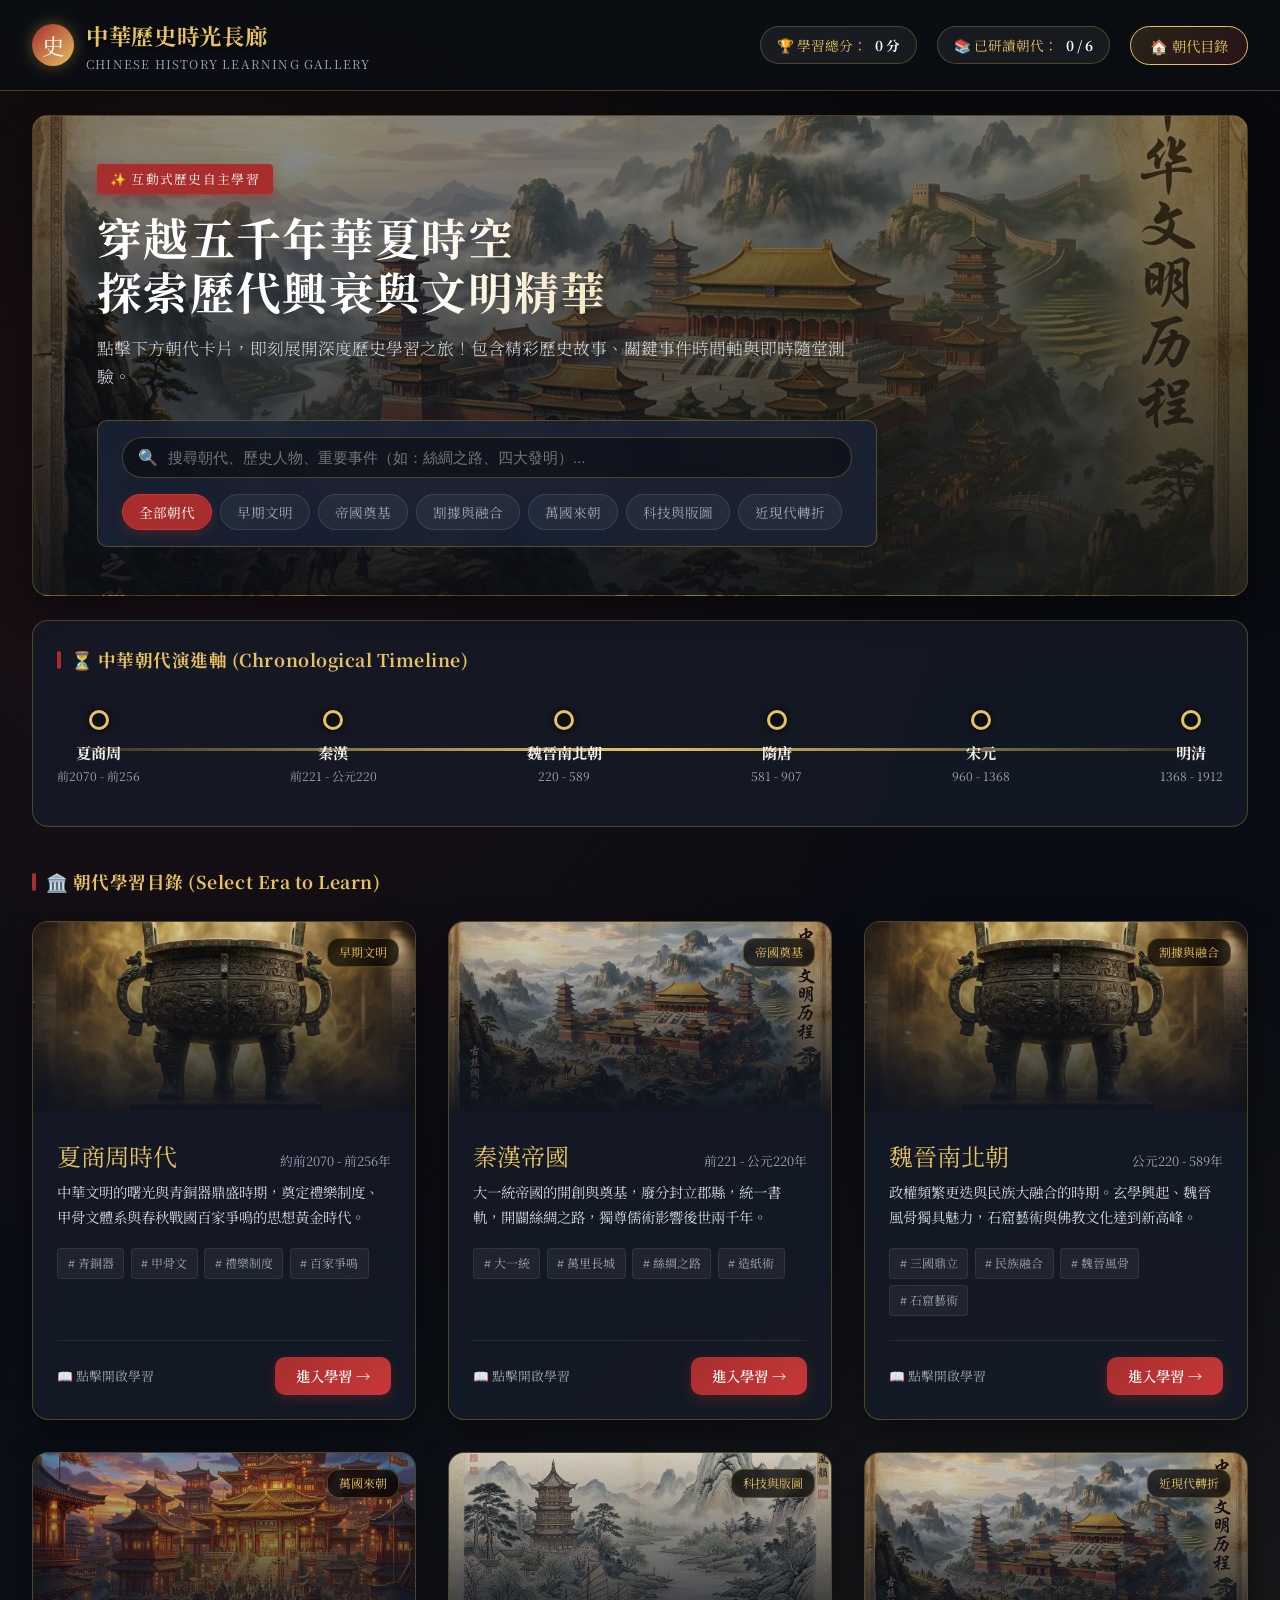
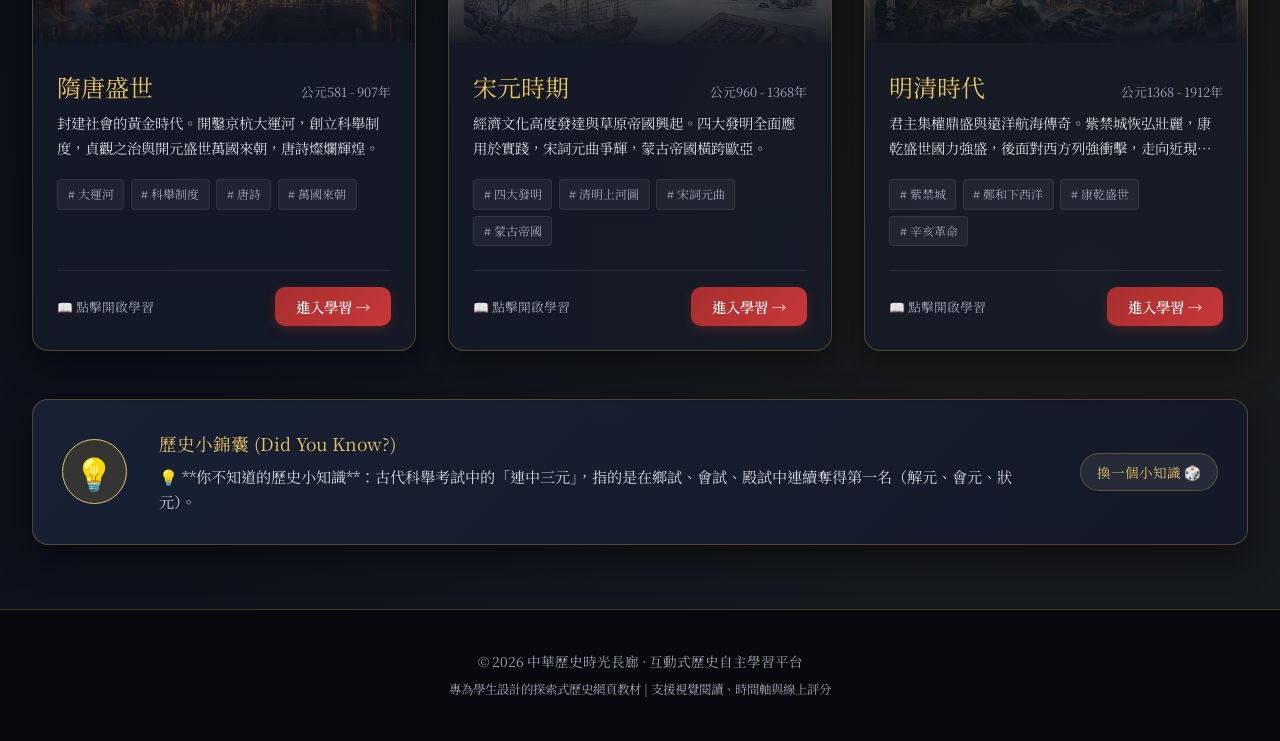
==== index.html @ 0840c183 "Initial commit: 中華歷史互動學習網頁 (History Learning Website)" ====
<!DOCTYPE html>
<html lang="zh-TW">
<head>
  <meta charset="UTF-8">
  <meta name="viewport" content="width=device-width, initial-scale=1.0">
  <title>中華歷史時光長廊 - 互動式朝代學習平台</title>
  <meta name="description" content="專為學生打造的中華歷史互動學習網頁，涵蓋夏商周、秦漢、魏晉南北朝、隋唐、宋元與明清各朝代歷史概覽、重要事件時間軸、關鍵人物故事與課後測驗。">
  <link rel="stylesheet" href="styles.css">
</head>
<body>

  <!-- 頂部導覽列 (App Header) -->
  <header class="app-header">
    <div class="logo-area" onclick="backToCatalog()">
      <div class="logo-badge">史</div>
      <div class="logo-text">
        <h1>中華歷史時光長廊</h1>
        <p>CHINESE HISTORY LEARNING GALLERY</p>
      </div>
    </div>
    
    <div class="nav-controls">
      <div class="progress-pill">
        🏆 學習總分：<span id="total-score">0 分</span>
      </div>
      <div class="progress-pill">
        📚 已研讀朝代：<span id="completed-count">0 / 6</span>
      </div>
      <button class="btn-catalog-back" id="btn-back-catalog" onclick="backToCatalog()">
        🏠 朝代目錄
      </button>
    </div>
  </header>

  <!-- 目錄頁面 (Catalog View) -->
  <main id="catalog-view">
    
    <!-- Hero 主視覺 Banner -->
    <section class="hero-banner">
      <div class="hero-overlay"></div>
      <div class="hero-content">
        <span class="hero-tag">✨ 互動式歷史自主學習</span>
        <h2 class="hero-title">穿越五千年華夏時空<br>探索歷代興衰與文明精華</h2>
        <p class="hero-subtitle">點擊下方朝代卡片，即刻展開深度歷史學習之旅！包含精彩歷史故事、關鍵事件時間軸與即時隨堂測驗。</p>

        <!-- 搜尋與過濾 Bar -->
        <div class="filter-bar">
          <div class="search-box">
            <span class="search-icon">🔍</span>
            <input type="text" id="search-input" placeholder="搜尋朝代、歷史人物、重要事件（如：絲綢之路、四大發明）...">
          </div>
          <div class="filter-tags">
            <button class="filter-btn active" data-filter="all">全部朝代</button>
            <button class="filter-btn" data-filter="早期文明">早期文明</button>
            <button class="filter-btn" data-filter="帝國奠基">帝國奠基</button>
            <button class="filter-btn" data-filter="割據與融合">割據與融合</button>
            <button class="filter-btn" data-filter="萬國來朝">萬國來朝</button>
            <button class="filter-btn" data-filter="科技與版圖">科技與版圖</button>
            <button class="filter-btn" data-filter="近現代轉折">近現代轉折</button>
          </div>
        </div>

      </div>
    </section>

    <!-- 朝代時間軸快速導覽 Track -->
    <section class="timeline-track-container">
      <h3 class="section-label">⏳ 中華朝代演進軸 (Chronological Timeline)</h3>
      <div class="timeline-nav">
        <div class="timeline-node" data-dynasty="shang-zhou" onclick="openDynastyView('shang-zhou')">
          <div class="node-dot"></div>
          <span class="node-label">夏商周</span>
          <span class="node-years">前2070 - 前256</span>
        </div>
        <div class="timeline-node" data-dynasty="qin-han" onclick="openDynastyView('qin-han')">
          <div class="node-dot"></div>
          <span class="node-label">秦漢</span>
          <span class="node-years">前221 - 公元220</span>
        </div>
        <div class="timeline-node" data-dynasty="wei-jin" onclick="openDynastyView('wei-jin')">
          <div class="node-dot"></div>
          <span class="node-label">魏晉南北朝</span>
          <span class="node-years">220 - 589</span>
        </div>
        <div class="timeline-node" data-dynasty="sui-tang" onclick="openDynastyView('sui-tang')">
          <div class="node-dot"></div>
          <span class="node-label">隋唐</span>
          <span class="node-years">581 - 907</span>
        </div>
        <div class="timeline-node" data-dynasty="song-yuan" onclick="openDynastyView('song-yuan')">
          <div class="node-dot"></div>
          <span class="node-label">宋元</span>
          <span class="node-years">960 - 1368</span>
        </div>
        <div class="timeline-node" data-dynasty="ming-qing" onclick="openDynastyView('ming-qing')">
          <div class="node-dot"></div>
          <span class="node-label">明清</span>
          <span class="node-years">1368 - 1912</span>
        </div>
      </div>
    </section>

    <!-- 朝代卡片目錄區 (Catalog Grid) -->
    <section class="catalog-section">
      <h3 class="section-label">🏛️ 朝代學習目錄 (Select Era to Learn)</h3>
      <div class="dynasty-grid" id="dynasty-grid">
        <!-- 由 script.js 動態渲染朝代卡片 -->
      </div>
    </section>

    <!-- 歷史每日小知識 Flashcard Widget -->
    <section class="trivia-widget">
      <div class="trivia-icon">💡</div>
      <div class="trivia-content">
        <div class="trivia-title">歷史小錦囊 (Did You Know?)</div>
        <div class="trivia-text" id="trivia-text">
          秦始皇統一文字時所採用的標準字體是「小篆」，後來為了書寫快速，民間逐漸流行更簡便的「隸書」。
        </div>
      </div>
      <button class="btn-next-trivia" id="btn-next-trivia">換一個小知識 🎲</button>
    </section>

  </main>

  <!-- 朝代深度學習頁面 (Dynasty Detail View) -->
  <main id="dynasty-detail-view" class="dynasty-view-page">
    
    <!-- 麵包屑導覽 -->
    <nav class="breadcrumb">
      <a onclick="backToCatalog()">首頁</a>
      <span>/</span>
      <a onclick="backToCatalog()">朝代目錄</a>
      <span>/</span>
      <span id="detail-breadcrumb-current" style="color: var(--primary-gold);">朝代名稱</span>
    </nav>

    <!-- 朝代 Header Banner -->
    <div class="dynasty-header-card" id="dynasty-header-bg">
      <div class="header-content-inner">
        <h2 class="dynasty-title-lg" id="detail-title">朝代名稱</h2>
        <p class="dynasty-subtitle-lg" id="detail-subtitle">年份與首都資訊</p>
      </div>
    </div>

    <!-- 學習 Tab 導覽頁籤 -->
    <div class="detail-tabs-bar">
      <button class="tab-btn active" data-tab="overview">📜 歷史概覽</button>
      <button class="tab-btn" data-tab="timeline">⏳ 重大事件時間軸</button>
      <button class="tab-btn" data-tab="figures">👤 關鍵歷史人物</button>
      <button class="tab-btn" data-tab="quiz">✍️ 課後隨堂小考</button>
    </div>

    <!-- 各 Tab 內容面板 -->
    <div class="tab-content-container">
      
      <!-- 概覽面板 -->
      <div class="tab-panel active" id="panel-overview"></div>

      <!-- 時間軸面板 -->
      <div class="tab-panel" id="panel-timeline"></div>

      <!-- 人物面板 -->
      <div class="tab-panel" id="panel-figures"></div>

      <!-- 課後小考面板 -->
      <div class="tab-panel" id="panel-quiz"></div>

    </div>

  </main>

  <!-- 頁尾 Footer -->
  <footer>
    <p>© 2026 中華歷史時光長廊 · 互動式歷史自主學習平台</p>
    <p style="margin-top: 0.4rem; color: var(--text-muted); font-size: 0.78rem;">專為學生設計的探索式歷史網頁教材 | 支援視覺閱讀、時間軸與線上評分</p>
  </footer>

  <script src="script.js"></script>
</body>
</html>
---- styles.css ----
/* ==========================================================================
   中華歷史時光長廊 - 核心樣式表 (styles.css)
   Aesthetic: Traditional Oriental Elegance x Modern Glassmorphism
   ========================================================================== */

@import url('https://fonts.googleapis.com/css2?family=Noto+Serif+TC:wght@400;600;700;900&family=Outfit:wght@400;600;700&display=swap');

:root {
  /* Core Color Palette */
  --bg-dark: #0B0E14;
  --bg-card: rgba(22, 28, 42, 0.75);
  --bg-card-hover: rgba(32, 41, 62, 0.9);
  --border-gold: rgba(212, 175, 55, 0.3);
  --border-gold-bright: #D4AF37;
  
  --primary-gold: #E6C262;
  --accent-gold: #FFD700;
  --crimson-red: #A82E2E;
  --crimson-light: #C83838;
  --jade-green: #2E8B57;
  --ink-blue: #1A2338;
  --text-main: #F4F1EA;
  --text-muted: #A0A5B5;
  --text-sub: #D1D5DB;
  
  --shadow-glow: 0 0 25px rgba(212, 175, 55, 0.15);
  --shadow-card: 0 12px 35px rgba(0, 0, 0, 0.45);
  
  --transition-fast: 0.25s ease;
  --transition-smooth: 0.4s cubic-bezier(0.16, 1, 0.3, 1);
  --radius-lg: 16px;
  --radius-md: 10px;
  --radius-sm: 6px;
}

/* Reset & Basic Setup */
* {
  margin: 0;
  padding: 0;
  box-sizing: border-box;
}

html {
  scroll-behavior: smooth;
  font-size: 16px;
}

body {
  font-family: 'Noto Serif TC', 'PingFang TC', 'Microsoft JhengHei', serif;
  background-color: var(--bg-dark);
  color: var(--text-main);
  line-height: 1.7;
  min-height: 100vh;
  overflow-x: hidden;
  background-image: 
    radial-gradient(circle at 15% 20%, rgba(168, 46, 46, 0.12) 0%, transparent 40%),
    radial-gradient(circle at 85% 80%, rgba(212, 175, 55, 0.08) 0%, transparent 45%),
    linear-gradient(to bottom, #07090D, #0D121D);
}

/* Typography */
h1, h2, h3, h4, .serif-font {
  font-family: 'Noto Serif TC', serif;
  font-weight: 700;
  letter-spacing: 0.03em;
}

a {
  color: inherit;
  text-decoration: none;
}

button {
  cursor: pointer;
  border: none;
  background: none;
  font-family: inherit;
}

/* Main Container Layout */
.app-header {
  position: sticky;
  top: 0;
  z-index: 100;
  background: rgba(11, 14, 20, 0.88);
  backdrop-filter: blur(16px);
  border-bottom: 1px solid var(--border-gold);
  padding: 1rem 2rem;
  display: flex;
  justify-content: space-between;
  align-items: center;
}

.logo-area {
  display: flex;
  align-items: center;
  gap: 0.75rem;
  cursor: pointer;
}

.logo-badge {
  width: 42px;
  height: 42px;
  background: linear-gradient(135deg, var(--crimson-red), var(--primary-gold));
  border-radius: 50%;
  display: flex;
  align-items: center;
  justify-content: center;
  font-size: 1.4rem;
  color: #FFF;
  box-shadow: 0 0 15px rgba(212, 175, 55, 0.4);
}

.logo-text h1 {
  font-size: 1.4rem;
  color: var(--primary-gold);
  text-shadow: 0 2px 4px rgba(0, 0, 0, 0.8);
}

.logo-text p {
  font-size: 0.75rem;
  color: var(--text-muted);
  letter-spacing: 0.1em;
}

.nav-controls {
  display: flex;
  align-items: center;
  gap: 1.25rem;
}

.progress-pill {
  background: rgba(255, 255, 255, 0.06);
  border: 1px solid var(--border-gold);
  padding: 0.4rem 1rem;
  border-radius: 30px;
  font-size: 0.85rem;
  display: flex;
  align-items: center;
  gap: 0.5rem;
  color: var(--primary-gold);
}

.progress-pill span {
  font-weight: bold;
  color: #FFF;
}

.btn-catalog-back {
  background: linear-gradient(135deg, rgba(212, 175, 55, 0.15), rgba(168, 46, 46, 0.2));
  border: 1px solid var(--primary-gold);
  color: var(--primary-gold);
  padding: 0.5rem 1.2rem;
  border-radius: 20px;
  font-size: 0.9rem;
  transition: var(--transition-fast);
  display: flex;
  align-items: center;
  gap: 0.4rem;
}

.btn-catalog-back:hover {
  background: var(--primary-gold);
  color: #000;
  box-shadow: 0 0 15px rgba(212, 175, 55, 0.5);
}

/* Hero Section */
.hero-banner {
  position: relative;
  min-height: 340px;
  border-radius: var(--radius-lg);
  margin: 1.5rem 2rem;
  overflow: hidden;
  display: flex;
  flex-direction: column;
  justify-content: center;
  padding: 3rem 4rem;
  border: 1px solid var(--border-gold);
  box-shadow: var(--shadow-card);
  background: linear-gradient(180deg, rgba(11, 14, 20, 0.45) 0%, rgba(11, 14, 20, 0.92) 100%),
              url('assets/hero.jpg') center/cover no-repeat;
}

.hero-overlay {
  position: absolute;
  top: 0;
  left: 0;
  right: 0;
  bottom: 0;
  background: radial-gradient(circle at top right, rgba(212, 175, 55, 0.15), transparent 60%);
  pointer-events: none;
}

.hero-content {
  position: relative;
  z-index: 2;
  max-width: 780px;
}

.hero-tag {
  display: inline-block;
  background: var(--crimson-red);
  color: #FFF;
  font-size: 0.8rem;
  padding: 0.25rem 0.8rem;
  border-radius: 4px;
  margin-bottom: 1rem;
  letter-spacing: 0.1em;
  box-shadow: 0 4px 10px rgba(168, 46, 46, 0.4);
}

.hero-title {
  font-size: 2.8rem;
  line-height: 1.2;
  color: #FFF;
  margin-bottom: 1rem;
  background: linear-gradient(to right, #FFF 40%, var(--primary-gold) 100%);
  -webkit-background-clip: text;
  -webkit-text-fill-color: transparent;
}

.hero-subtitle {
  font-size: 1.05rem;
  color: var(--text-sub);
  margin-bottom: 1.8rem;
  font-weight: 300;
}

/* Search and Filter Controls */
.filter-bar {
  position: relative;
  z-index: 2;
  display: flex;
  flex-wrap: wrap;
  gap: 1rem;
  align-items: center;
  background: rgba(26, 35, 56, 0.8);
  backdrop-filter: blur(12px);
  padding: 1rem 1.5rem;
  border-radius: var(--radius-md);
  border: 1px solid var(--border-gold);
}

.search-box {
  flex: 1;
  min-width: 250px;
  position: relative;
}

.search-box input {
  width: 100%;
  padding: 0.7rem 1rem 0.7rem 2.8rem;
  background: rgba(0, 0, 0, 0.4);
  border: 1px solid var(--border-gold);
  border-radius: 20px;
  color: #FFF;
  font-size: 0.95rem;
  outline: none;
  transition: var(--transition-fast);
}

.search-box input:focus {
  border-color: var(--accent-gold);
  box-shadow: 0 0 12px rgba(212, 175, 55, 0.3);
}

.search-icon {
  position: absolute;
  left: 1rem;
  top: 50%;
  transform: translateY(-50%);
  color: var(--text-muted);
}

.filter-tags {
  display: flex;
  gap: 0.5rem;
  flex-wrap: wrap;
}

.filter-btn {
  padding: 0.45rem 1rem;
  border-radius: 20px;
  background: rgba(255, 255, 255, 0.05);
  border: 1px solid rgba(255, 255, 255, 0.1);
  color: var(--text-muted);
  font-size: 0.85rem;
  transition: var(--transition-fast);
}

.filter-btn:hover, .filter-btn.active {
  background: var(--crimson-red);
  color: #FFF;
  border-color: var(--crimson-light);
  box-shadow: 0 4px 12px rgba(168, 46, 46, 0.3);
}

/* Timeline Navigation Bar */
.timeline-track-container {
  margin: 0 2rem 2.5rem 2rem;
  padding: 1.5rem;
  background: var(--bg-card);
  border-radius: var(--radius-lg);
  border: 1px solid var(--border-gold);
  overflow-x: auto;
}

.section-label {
  font-size: 1.1rem;
  color: var(--primary-gold);
  margin-bottom: 1.2rem;
  display: flex;
  align-items: center;
  gap: 0.6rem;
}

.section-label::before {
  content: '';
  display: inline-block;
  width: 4px;
  height: 18px;
  background: var(--crimson-red);
  border-radius: 2px;
}

.timeline-nav {
  display: flex;
  justify-content: space-between;
  position: relative;
  min-width: 750px;
  padding: 1rem 0;
}

.timeline-nav::before {
  content: '';
  position: absolute;
  top: 50%;
  left: 30px;
  right: 30px;
  height: 3px;
  background: linear-gradient(to right, rgba(212,175,55,0.2), var(--primary-gold), rgba(212,175,55,0.2));
  z-index: 1;
}

.timeline-node {
  position: relative;
  z-index: 2;
  display: flex;
  flex-direction: column;
  align-items: center;
  cursor: pointer;
  transition: var(--transition-smooth);
}

.node-dot {
  width: 20px;
  height: 20px;
  border-radius: 50%;
  background: var(--bg-dark);
  border: 3px solid var(--primary-gold);
  transition: var(--transition-fast);
  box-shadow: 0 0 10px rgba(0, 0, 0, 0.8);
}

.timeline-node:hover .node-dot,
.timeline-node.active .node-dot {
  background: var(--crimson-red);
  border-color: var(--accent-gold);
  transform: scale(1.3);
  box-shadow: 0 0 15px var(--accent-gold);
}

.node-label {
  margin-top: 0.6rem;
  font-size: 0.95rem;
  font-weight: 700;
  color: var(--text-main);
}

.node-years {
  font-size: 0.75rem;
  color: var(--text-muted);
}

/* Dynasty Catalog Grid */
.catalog-section {
  padding: 0 2rem 3rem 2rem;
}

.dynasty-grid {
  display: grid;
  grid-template-columns: repeat(auto-fill, minmax(350px, 1fr));
  gap: 2rem;
  margin-top: 1.5rem;
}

.dynasty-card {
  background: var(--bg-card);
  border-radius: var(--radius-lg);
  border: 1px solid var(--border-gold);
  overflow: hidden;
  transition: var(--transition-smooth);
  position: relative;
  display: flex;
  flex-direction: column;
  box-shadow: var(--shadow-card);
}

.dynasty-card:hover {
  transform: translateY(-8px);
  border-color: var(--primary-gold);
  box-shadow: var(--shadow-glow), var(--shadow-card);
}

.card-banner {
  height: 190px;
  position: relative;
  overflow: hidden;
  background-size: cover;
  background-position: center;
}

.card-banner::after {
  content: '';
  position: absolute;
  inset: 0;
  background: linear-gradient(to bottom, rgba(15, 20, 30, 0.1) 0%, rgba(15, 20, 30, 0.95) 100%);
}

.era-badge {
  position: absolute;
  top: 1rem;
  right: 1rem;
  z-index: 2;
  background: rgba(0, 0, 0, 0.7);
  border: 1px solid var(--border-gold);
  color: var(--primary-gold);
  font-size: 0.75rem;
  padding: 0.2rem 0.7rem;
  border-radius: 12px;
  backdrop-filter: blur(4px);
}

.dynasty-card-body {
  padding: 1.5rem;
  display: flex;
  flex-direction: column;
  flex: 1;
}

.dynasty-card-title {
  font-size: 1.5rem;
  color: var(--primary-gold);
  margin-bottom: 0.2rem;
  display: flex;
  justify-content: space-between;
  align-items: baseline;
}

.dynasty-years {
  font-size: 0.8rem;
  color: var(--text-muted);
  font-weight: normal;
}

.dynasty-desc {
  font-size: 0.9rem;
  color: var(--text-sub);
  margin-bottom: 1.2rem;
  display: -webkit-box;
  -webkit-line-clamp: 2;
  -webkit-box-orient: vertical;
  overflow: hidden;
}

.tag-list {
  display: flex;
  gap: 0.4rem;
  flex-wrap: wrap;
  margin-bottom: 1.5rem;
}

.tag-item {
  background: rgba(255, 255, 255, 0.05);
  border: 1px solid rgba(255, 255, 255, 0.08);
  font-size: 0.75rem;
  padding: 0.25rem 0.6rem;
  border-radius: 4px;
  color: var(--text-muted);
}

.card-action {
  margin-top: auto;
  display: flex;
  justify-content: space-between;
  align-items: center;
  border-top: 1px solid rgba(255, 255, 255, 0.08);
  padding-top: 1rem;
}

.status-badge {
  font-size: 0.8rem;
  color: var(--text-muted);
  display: flex;
  align-items: center;
  gap: 0.3rem;
}

.status-badge.completed {
  color: #4ADE80;
}

.btn-learn {
  background: linear-gradient(135deg, var(--crimson-red), var(--crimson-light));
  color: #FFF;
  padding: 0.55rem 1.3rem;
  border-radius: var(--radius-md);
  font-size: 0.9rem;
  font-weight: 600;
  transition: var(--transition-fast);
  box-shadow: 0 4px 12px rgba(168, 46, 46, 0.3);
}

.btn-learn:hover {
  background: linear-gradient(135deg, var(--crimson-light), #E04343);
  transform: scale(1.03);
  box-shadow: 0 6px 18px rgba(168, 46, 46, 0.5);
}

/* Trivia Flashcard Section */
.trivia-widget {
  margin: 0 2rem 3rem 2rem;
  background: linear-gradient(135deg, rgba(26, 35, 56, 0.9), rgba(18, 25, 41, 0.9));
  border: 1px solid var(--border-gold);
  border-radius: var(--radius-lg);
  padding: 1.8rem;
  display: flex;
  align-items: center;
  gap: 2rem;
  box-shadow: var(--shadow-card);
}

.trivia-icon {
  width: 65px;
  height: 65px;
  flex-shrink: 0;
  background: rgba(212, 175, 55, 0.15);
  border: 1px solid var(--primary-gold);
  border-radius: 50%;
  display: flex;
  align-items: center;
  justify-content: center;
  font-size: 2rem;
  color: var(--primary-gold);
}

.trivia-content {
  flex: 1;
}

.trivia-title {
  font-size: 1.1rem;
  color: var(--primary-gold);
  margin-bottom: 0.3rem;
}

.trivia-text {
  font-size: 0.95rem;
  color: var(--text-sub);
}

.btn-next-trivia {
  background: rgba(255, 255, 255, 0.08);
  border: 1px solid var(--border-gold);
  color: var(--primary-gold);
  padding: 0.5rem 1rem;
  border-radius: 20px;
  font-size: 0.85rem;
  white-space: nowrap;
  transition: var(--transition-fast);
}

.btn-next-trivia:hover {
  background: var(--primary-gold);
  color: #000;
}

/* ==========================================================================
   DYNASTY DETAIL PAGE / VIEW (朝代學習頁面)
   ========================================================================== */

.dynasty-view-page {
  display: none; /* Dynamic display */
  padding: 2rem;
  max-width: 1300px;
  margin: 0 auto;
  animation: fadeIn 0.4s ease;
}

.dynasty-view-page.active {
  display: block;
}

.breadcrumb {
  display: flex;
  align-items: center;
  gap: 0.5rem;
  font-size: 0.9rem;
  color: var(--text-muted);
  margin-bottom: 1.5rem;
}

.breadcrumb a {
  cursor: pointer;
}

.breadcrumb a:hover {
  color: var(--primary-gold);
}

.dynasty-header-card {
  position: relative;
  min-height: 280px;
  border-radius: var(--radius-lg);
  overflow: hidden;
  border: 1px solid var(--border-gold);
  margin-bottom: 2rem;
  display: flex;
  flex-direction: column;
  justify-content: flex-end;
  padding: 2.5rem;
  background-size: cover;
  background-position: center;
  box-shadow: var(--shadow-card);
}

.dynasty-header-card::before {
  content: '';
  position: absolute;
  inset: 0;
  background: linear-gradient(to top, rgba(11, 14, 20, 0.95) 10%, rgba(11, 14, 20, 0.4) 60%, rgba(11, 14, 20, 0.2) 100%);
}

.header-content-inner {
  position: relative;
  z-index: 2;
}

.dynasty-title-lg {
  font-size: 3rem;
  color: var(--primary-gold);
  text-shadow: 0 4px 10px rgba(0, 0, 0, 0.8);
  margin-bottom: 0.4rem;
}

.dynasty-subtitle-lg {
  font-size: 1.1rem;
  color: var(--text-sub);
  margin-bottom: 1rem;
}

/* Dynasty Detail Tabs */
.detail-tabs-bar {
  display: flex;
  gap: 1rem;
  border-bottom: 1px solid var(--border-gold);
  margin-bottom: 2rem;
  overflow-x: auto;
}

.tab-btn {
  padding: 0.8rem 1.5rem;
  font-size: 1.05rem;
  color: var(--text-muted);
  border-bottom: 3px solid transparent;
  transition: var(--transition-fast);
  white-space: nowrap;
  display: flex;
  align-items: center;
  gap: 0.5rem;
}

.tab-btn:hover {
  color: var(--primary-gold);
}

.tab-btn.active {
  color: var(--primary-gold);
  border-bottom-color: var(--crimson-red);
  font-weight: bold;
}

/* Tab Panels Content */
.tab-panel {
  display: none;
  animation: fadeIn 0.3s ease;
}

.tab-panel.active {
  display: block;
}

/* Overview Panel Layout */
.overview-grid {
  display: grid;
  grid-template-columns: 2fr 1fr;
  gap: 2rem;
}

.content-block {
  background: var(--bg-card);
  border-radius: var(--radius-lg);
  border: 1px solid var(--border-gold);
  padding: 2rem;
  margin-bottom: 2rem;
  box-shadow: var(--shadow-card);
}

.block-title {
  font-size: 1.3rem;
  color: var(--primary-gold);
  margin-bottom: 1rem;
  display: flex;
  align-items: center;
  gap: 0.5rem;
  border-bottom: 1px solid rgba(255, 255, 255, 0.08);
  padding-bottom: 0.6rem;
}

.block-text {
  color: var(--text-main);
  font-size: 1rem;
  line-height: 1.8;
}

.highlight-box {
  background: rgba(212, 175, 55, 0.08);
  border-left: 4px solid var(--primary-gold);
  padding: 1rem 1.2rem;
  margin: 1rem 0;
  border-radius: 0 var(--radius-sm) var(--radius-sm) 0;
  font-style: italic;
}

.sidebar-card {
  background: var(--bg-card);
  border: 1px solid var(--border-gold);
  border-radius: var(--radius-lg);
  padding: 1.5rem;
  margin-bottom: 1.5rem;
}

.stat-item {
  display: flex;
  justify-content: space-between;
  padding: 0.7rem 0;
  border-bottom: 1px dashed rgba(255, 255, 255, 0.1);
  font-size: 0.95rem;
}

.stat-item:last-child {
  border-bottom: none;
}

.stat-label {
  color: var(--text-muted);
}

.stat-val {
  color: var(--primary-gold);
  font-weight: 600;
}

/* Timeline Vertical Events */
.timeline-vertical {
  position: relative;
  padding-left: 2rem;
  margin: 1.5rem 0;
}

.timeline-vertical::before {
  content: '';
  position: absolute;
  left: 7px;
  top: 0;
  bottom: 0;
  width: 2px;
  background: var(--border-gold);
}

.event-card {
  position: relative;
  margin-bottom: 2rem;
  background: var(--bg-card);
  border: 1px solid var(--border-gold);
  border-radius: var(--radius-md);
  padding: 1.2rem 1.5rem;
  transition: var(--transition-fast);
}

.event-card::before {
  content: '';
  position: absolute;
  left: -2.3rem;
  top: 1.4rem;
  width: 12px;
  height: 12px;
  border-radius: 50%;
  background: var(--crimson-red);
  border: 2px solid var(--accent-gold);
}

.event-card:hover {
  border-color: var(--primary-gold);
  transform: translateX(5px);
}

.event-year {
  font-size: 0.85rem;
  color: var(--crimson-light);
  font-weight: bold;
}

.event-title {
  font-size: 1.15rem;
  color: var(--primary-gold);
  margin: 0.2rem 0 0.5rem 0;
}

/* Figure Cards Grid */
.figure-grid {
  display: grid;
  grid-template-columns: repeat(auto-fill, minmax(280px, 1fr));
  gap: 1.5rem;
}

.figure-card {
  background: var(--bg-card);
  border: 1px solid var(--border-gold);
  border-radius: var(--radius-md);
  padding: 1.5rem;
  text-align: center;
  transition: var(--transition-fast);
}

.figure-card:hover {
  transform: translateY(-5px);
  border-color: var(--primary-gold);
}

.figure-avatar {
  width: 80px;
  height: 80px;
  border-radius: 50%;
  margin: 0 auto 1rem auto;
  background: linear-gradient(135deg, var(--crimson-red), var(--primary-gold));
  display: flex;
  align-items: center;
  justify-content: center;
  font-size: 2.2rem;
  box-shadow: 0 0 15px rgba(212, 175, 55, 0.3);
}

.figure-name {
  font-size: 1.2rem;
  color: var(--primary-gold);
  margin-bottom: 0.2rem;
}

.figure-role {
  font-size: 0.8rem;
  color: var(--crimson-light);
  margin-bottom: 0.8rem;
}

.figure-desc {
  font-size: 0.88rem;
  color: var(--text-sub);
}

/* Quiz Module */
.quiz-container {
  background: var(--bg-card);
  border: 1px solid var(--border-gold);
  border-radius: var(--radius-lg);
  padding: 2.5rem;
  box-shadow: var(--shadow-card);
}

.quiz-header {
  display: flex;
  justify-content: space-between;
  align-items: center;
  margin-bottom: 2rem;
  border-bottom: 1px solid rgba(255, 255, 255, 0.1);
  padding-bottom: 1rem;
}

.quiz-score-badge {
  background: rgba(212, 175, 55, 0.15);
  border: 1px solid var(--primary-gold);
  padding: 0.4rem 1rem;
  border-radius: 20px;
  color: var(--primary-gold);
  font-weight: bold;
}

.question-box {
  margin-bottom: 2rem;
}

.question-title {
  font-size: 1.25rem;
  color: #FFF;
  margin-bottom: 1.2rem;
}

.options-list {
  display: flex;
  flex-direction: column;
  gap: 0.8rem;
}

.option-btn {
  background: rgba(255, 255, 255, 0.04);
  border: 1px solid rgba(255, 255, 255, 0.1);
  border-radius: var(--radius-md);
  padding: 1rem 1.2rem;
  color: var(--text-main);
  text-align: left;
  font-size: 0.98rem;
  transition: var(--transition-fast);
  display: flex;
  align-items: center;
  justify-content: space-between;
}

.option-btn:hover {
  background: rgba(212, 175, 55, 0.1);
  border-color: var(--primary-gold);
}

.option-btn.correct {
  background: rgba(46, 139, 87, 0.2) !important;
  border-color: #4ADE80 !important;
  color: #4ADE80 !important;
}

.option-btn.wrong {
  background: rgba(168, 46, 46, 0.2) !important;
  border-color: #F87171 !important;
  color: #F87171 !important;
}

.quiz-feedback {
  margin-top: 1rem;
  padding: 1rem;
  border-radius: var(--radius-sm);
  display: none;
  font-size: 0.95rem;
}

.quiz-feedback.show {
  display: block;
}

.quiz-feedback.correct-bg {
  background: rgba(46, 139, 87, 0.15);
  border: 1px solid #4ADE80;
  color: #86EFAC;
}

.quiz-feedback.wrong-bg {
  background: rgba(168, 46, 46, 0.15);
  border: 1px solid #F87171;
  color: #FCA5A5;
}

.quiz-actions {
  display: flex;
  justify-content: space-between;
  margin-top: 2rem;
}

/* Footer */
footer {
  text-align: center;
  padding: 2.5rem;
  color: var(--text-muted);
  border-top: 1px solid var(--border-gold);
  background: #07090D;
  font-size: 0.85rem;
  margin-top: 4rem;
}

/* Keyframe Animations */
@keyframes fadeIn {
  from { opacity: 0; transform: translateY(12px); }
  to { opacity: 1; transform: translateY(0); }
}

/* Responsive Rules */
@media (max-width: 900px) {
  .hero-banner {
    padding: 2rem;
    margin: 1rem;
  }
  .hero-title {
    font-size: 2rem;
  }
  .overview-grid {
    grid-template-columns: 1fr;
  }
  .app-header {
    padding: 1rem;
  }
  .dynasty-grid {
    grid-template-columns: 1fr;
  }
  .trivia-widget {
    flex-direction: column;
    text-align: center;
  }
}
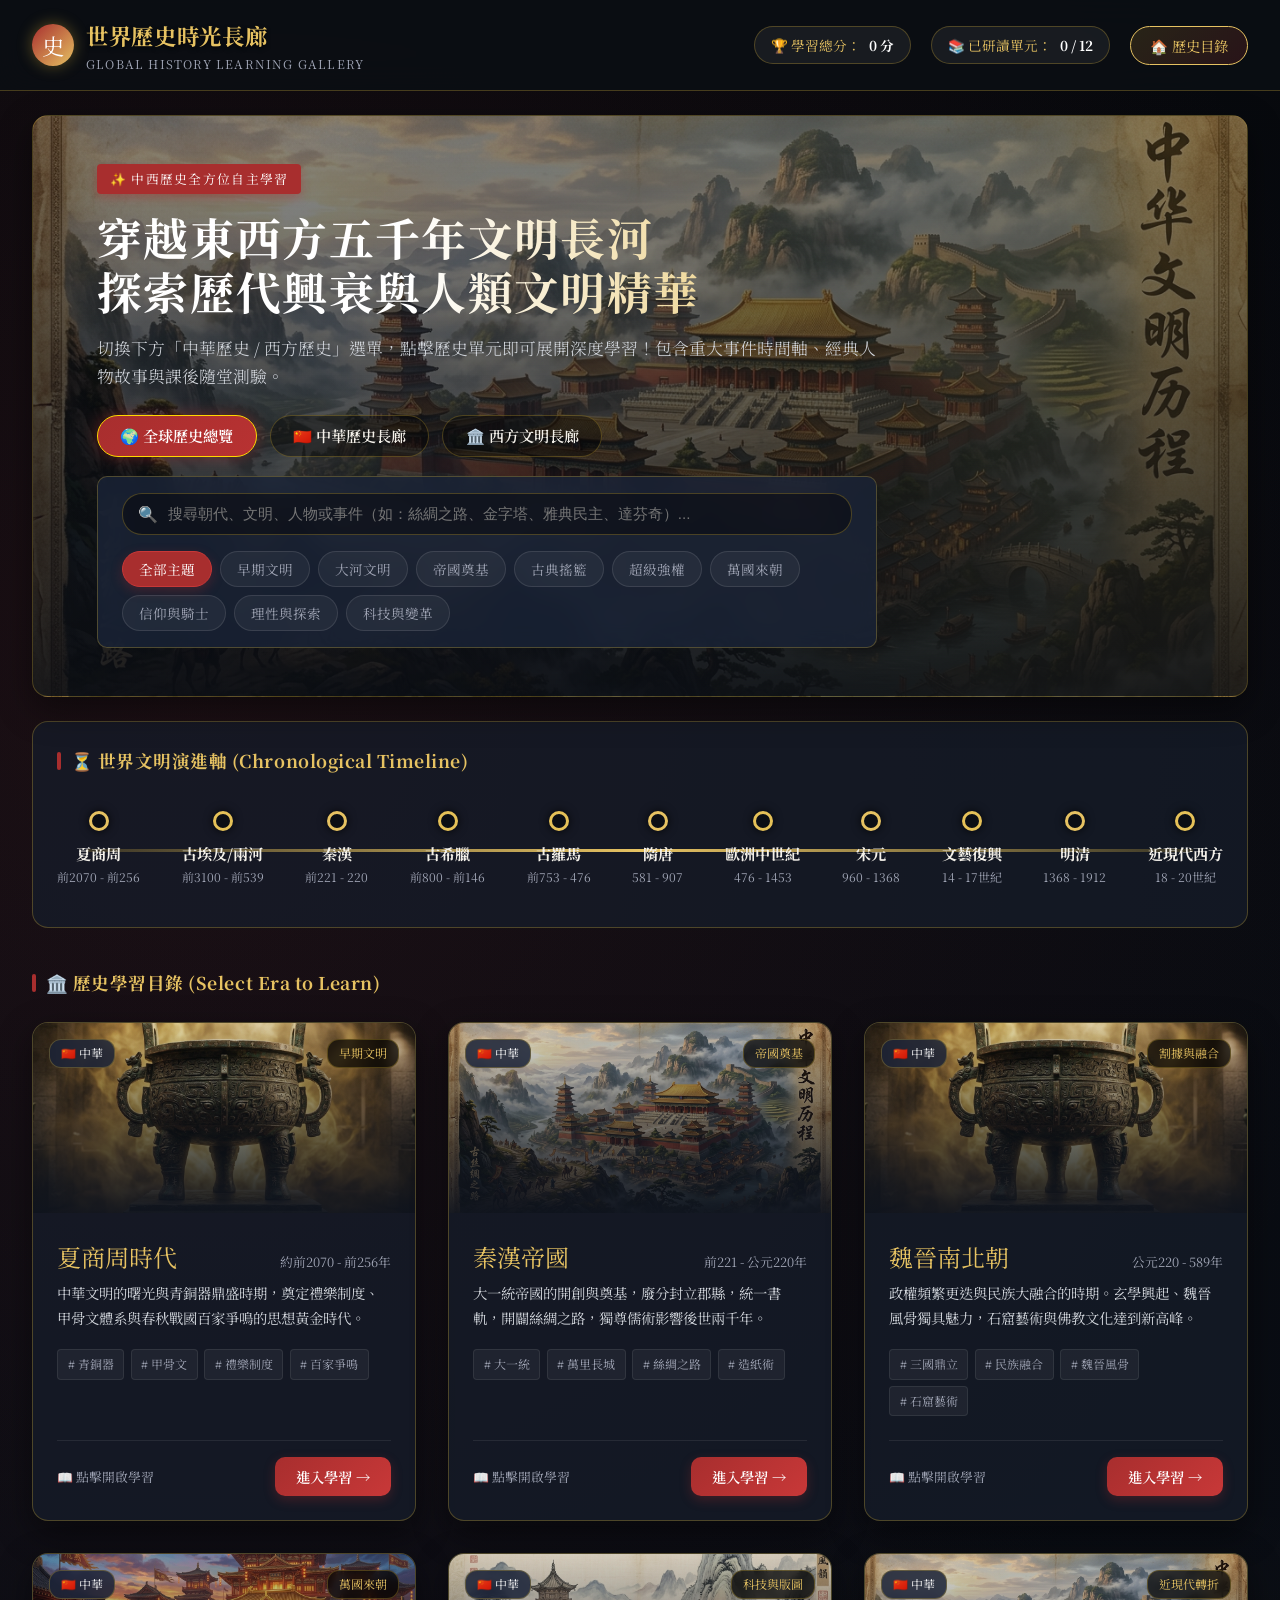
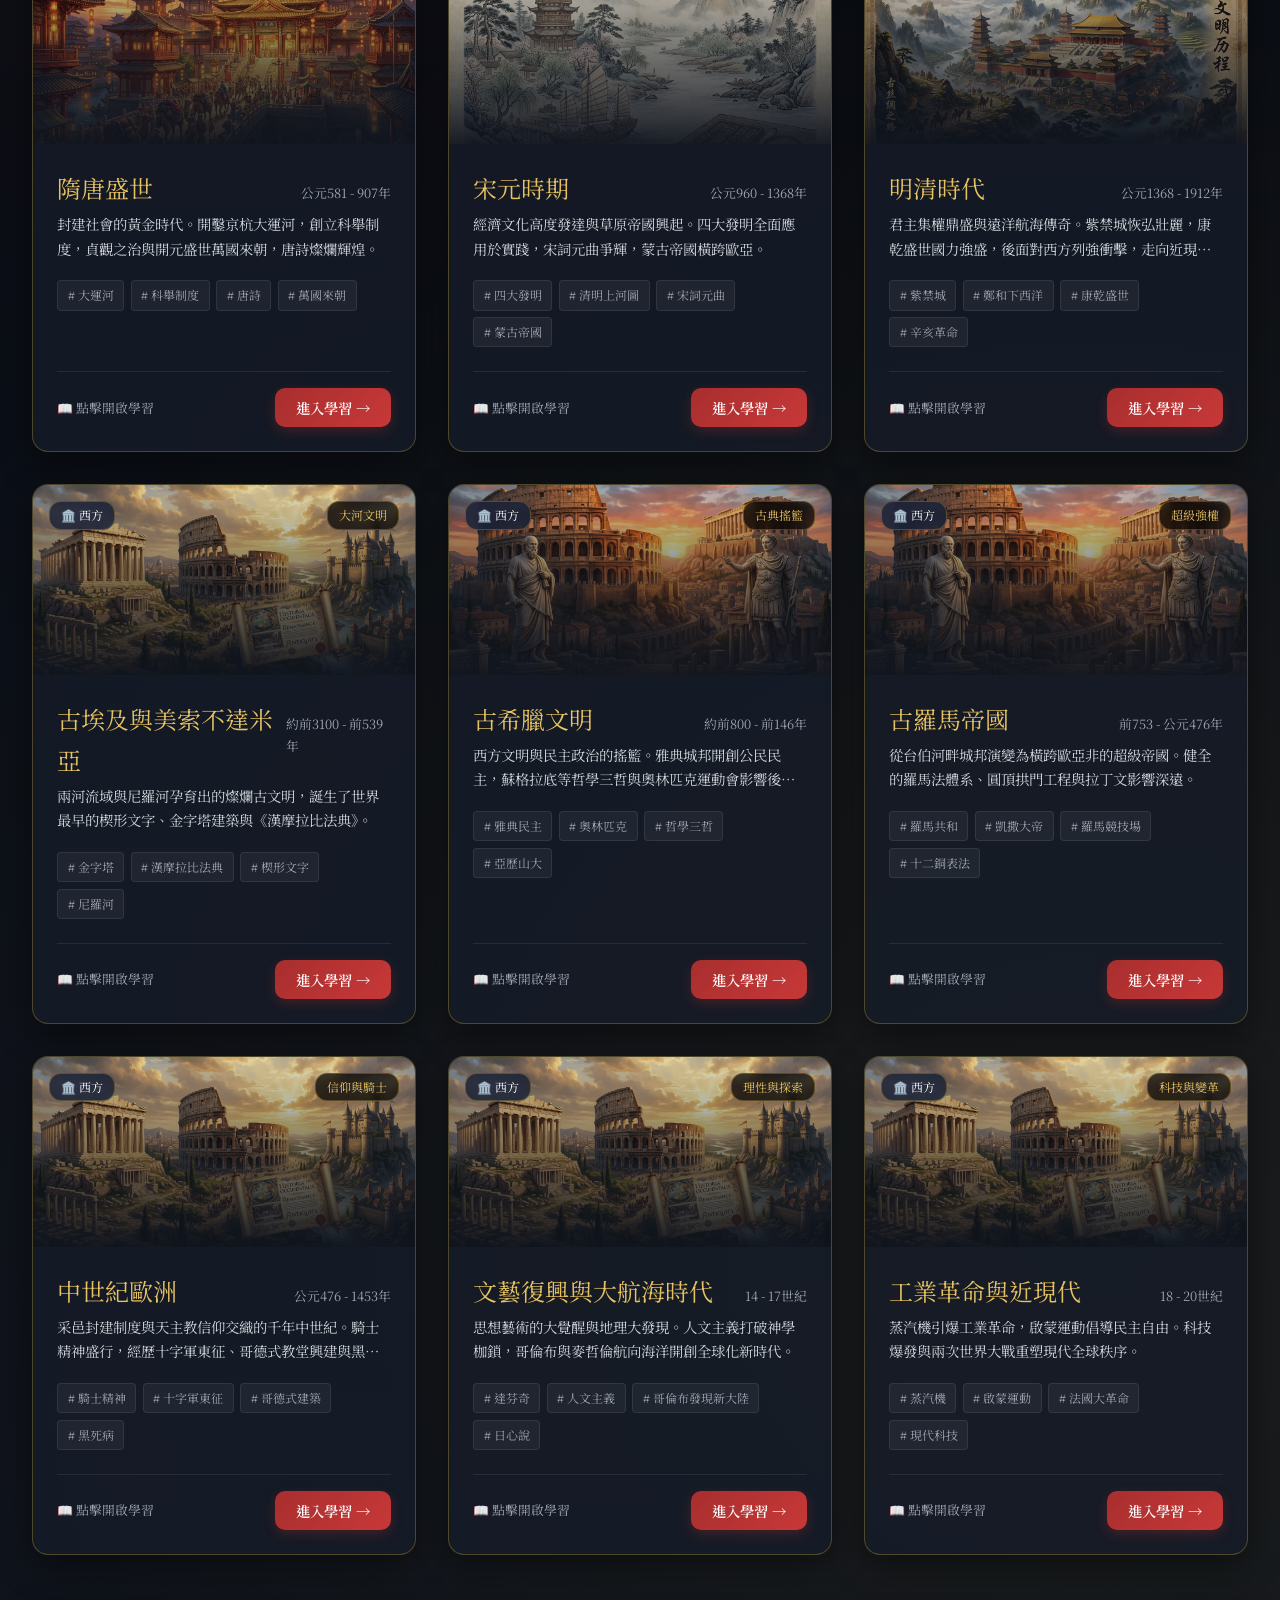
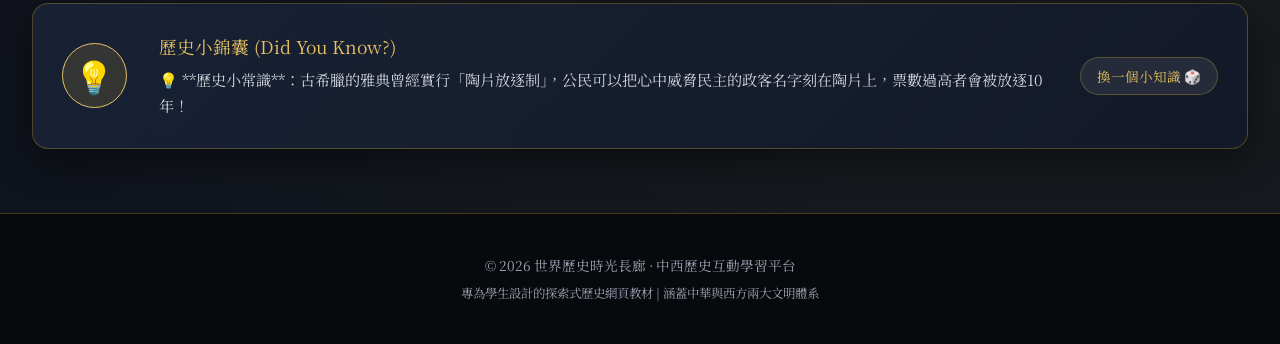
==== commit 4208ed07: "Add Western History section: Ancient Egypt, Greece, Rome, Medieval, Renaissance, Industrial Revoluti" ====
--- a/index.html
+++ b/index.html
@@ -3,8 +3,8 @@
 <head>
   <meta charset="UTF-8">
   <meta name="viewport" content="width=device-width, initial-scale=1.0">
-  <title>中華歷史時光長廊 - 互動式朝代學習平台</title>
-  <meta name="description" content="專為學生打造的中華歷史互動學習網頁，涵蓋夏商周、秦漢、魏晉南北朝、隋唐、宋元與明清各朝代歷史概覽、重要事件時間軸、關鍵人物故事與課後測驗。">
+  <title>世界歷史時光長廊 - 中西歷史互動學習平台</title>
+  <meta name="description" content="專為學生打造的中西歷史互動學習網頁，涵蓋中華朝代（夏商周、秦漢、隋唐、宋元、明清）與西方文明歷史（古埃及、古希臘、古羅馬、中世紀、文藝復興、工業革命）。">
   <link rel="stylesheet" href="styles.css">
 </head>
 <body>
@@ -14,8 +14,8 @@
     <div class="logo-area" onclick="backToCatalog()">
       <div class="logo-badge">史</div>
       <div class="logo-text">
-        <h1>中華歷史時光長廊</h1>
-        <p>CHINESE HISTORY LEARNING GALLERY</p>
+        <h1>世界歷史時光長廊</h1>
+        <p>GLOBAL HISTORY LEARNING GALLERY</p>
       </div>
     </div>
     
@@ -24,10 +24,10 @@
         🏆 學習總分：<span id="total-score">0 分</span>
       </div>
       <div class="progress-pill">
-        📚 已研讀朝代：<span id="completed-count">0 / 6</span>
+        📚 已研讀單元：<span id="completed-count">0 / 12</span>
       </div>
       <button class="btn-catalog-back" id="btn-back-catalog" onclick="backToCatalog()">
-        🏠 朝代目錄
+        🏠 歷史目錄
       </button>
     </div>
   </header>
@@ -39,72 +39,117 @@
     <section class="hero-banner">
       <div class="hero-overlay"></div>
       <div class="hero-content">
-        <span class="hero-tag">✨ 互動式歷史自主學習</span>
-        <h2 class="hero-title">穿越五千年華夏時空<br>探索歷代興衰與文明精華</h2>
-        <p class="hero-subtitle">點擊下方朝代卡片，即刻展開深度歷史學習之旅！包含精彩歷史故事、關鍵事件時間軸與即時隨堂測驗。</p>
+        <span class="hero-tag">✨ 中西歷史全方位自主學習</span>
+        <h2 class="hero-title">穿越東西方五千年文明長河<br>探索歷代興衰與人類文明精華</h2>
+        <p class="hero-subtitle">切換下方「中華歷史 / 西方歷史」選單，點擊歷史單元即可展開深度學習！包含重大事件時間軸、經典人物故事與課後隨堂測驗。</p>
+
+        <!-- 區域切換 Tab (全區域 / 中華歷史 / 西方歷史) -->
+        <div class="region-selector-bar">
+          <button class="region-tab active" data-region="all">🌍 全球歷史總覽</button>
+          <button class="region-tab" data-region="chinese">🇨🇳 中華歷史長廊</button>
+          <button class="region-tab" data-region="western">🏛️ 西方文明長廊</button>
+        </div>
 
         <!-- 搜尋與過濾 Bar -->
         <div class="filter-bar">
           <div class="search-box">
             <span class="search-icon">🔍</span>
-            <input type="text" id="search-input" placeholder="搜尋朝代、歷史人物、重要事件（如：絲綢之路、四大發明）...">
+            <input type="text" id="search-input" placeholder="搜尋朝代、文明、人物或事件（如：絲綢之路、金字塔、雅典民主、達芬奇）...">
           </div>
           <div class="filter-tags">
-            <button class="filter-btn active" data-filter="all">全部朝代</button>
+            <button class="filter-btn active" data-filter="all">全部主題</button>
             <button class="filter-btn" data-filter="早期文明">早期文明</button>
+            <button class="filter-btn" data-filter="大河文明">大河文明</button>
             <button class="filter-btn" data-filter="帝國奠基">帝國奠基</button>
-            <button class="filter-btn" data-filter="割據與融合">割據與融合</button>
+            <button class="filter-btn" data-filter="古典搖籃">古典搖籃</button>
+            <button class="filter-btn" data-filter="超級強權">超級強權</button>
             <button class="filter-btn" data-filter="萬國來朝">萬國來朝</button>
-            <button class="filter-btn" data-filter="科技與版圖">科技與版圖</button>
-            <button class="filter-btn" data-filter="近現代轉折">近現代轉折</button>
+            <button class="filter-btn" data-filter="信仰與騎士">信仰與騎士</button>
+            <button class="filter-btn" data-filter="理性與探索">理性與探索</button>
+            <button class="filter-btn" data-filter="科技與變革">科技與變革</button>
           </div>
         </div>
 
       </div>
     </section>
 
-    <!-- 朝代時間軸快速導覽 Track -->
+    <!-- 歷史時間軸快速導覽 Track -->
     <section class="timeline-track-container">
-      <h3 class="section-label">⏳ 中華朝代演進軸 (Chronological Timeline)</h3>
+      <h3 class="section-label">⏳ 世界文明演進軸 (Chronological Timeline)</h3>
       <div class="timeline-nav">
+        <!-- 中華歷史點 -->
         <div class="timeline-node" data-dynasty="shang-zhou" onclick="openDynastyView('shang-zhou')">
           <div class="node-dot"></div>
           <span class="node-label">夏商周</span>
           <span class="node-years">前2070 - 前256</span>
         </div>
+        <!-- 古埃及與兩河 -->
+        <div class="timeline-node" data-dynasty="egypt-meso" onclick="openDynastyView('egypt-meso')">
+          <div class="node-dot" style="border-color: #E5C158;"></div>
+          <span class="node-label">古埃及/兩河</span>
+          <span class="node-years">前3100 - 前539</span>
+        </div>
+        <!-- 秦漢 -->
         <div class="timeline-node" data-dynasty="qin-han" onclick="openDynastyView('qin-han')">
           <div class="node-dot"></div>
           <span class="node-label">秦漢</span>
-          <span class="node-years">前221 - 公元220</span>
-        </div>
-        <div class="timeline-node" data-dynasty="wei-jin" onclick="openDynastyView('wei-jin')">
-          <div class="node-dot"></div>
-          <span class="node-label">魏晉南北朝</span>
-          <span class="node-years">220 - 589</span>
-        </div>
+          <span class="node-years">前221 - 220</span>
+        </div>
+        <!-- 古希臘羅馬 -->
+        <div class="timeline-node" data-dynasty="greece" onclick="openDynastyView('greece')">
+          <div class="node-dot" style="border-color: #E5C158;"></div>
+          <span class="node-label">古希臘</span>
+          <span class="node-years">前800 - 前146</span>
+        </div>
+        <div class="timeline-node" data-dynasty="rome" onclick="openDynastyView('rome')">
+          <div class="node-dot" style="border-color: #E5C158;"></div>
+          <span class="node-label">古羅馬</span>
+          <span class="node-years">前753 - 476</span>
+        </div>
+        <!-- 隋唐 -->
         <div class="timeline-node" data-dynasty="sui-tang" onclick="openDynastyView('sui-tang')">
           <div class="node-dot"></div>
           <span class="node-label">隋唐</span>
           <span class="node-years">581 - 907</span>
         </div>
+        <!-- 中世紀 -->
+        <div class="timeline-node" data-dynasty="medieval" onclick="openDynastyView('medieval')">
+          <div class="node-dot" style="border-color: #E5C158;"></div>
+          <span class="node-label">歐洲中世紀</span>
+          <span class="node-years">476 - 1453</span>
+        </div>
+        <!-- 宋元 -->
         <div class="timeline-node" data-dynasty="song-yuan" onclick="openDynastyView('song-yuan')">
           <div class="node-dot"></div>
           <span class="node-label">宋元</span>
           <span class="node-years">960 - 1368</span>
         </div>
+        <!-- 文藝復興 -->
+        <div class="timeline-node" data-dynasty="renaissance" onclick="openDynastyView('renaissance')">
+          <div class="node-dot" style="border-color: #E5C158;"></div>
+          <span class="node-label">文藝復興</span>
+          <span class="node-years">14 - 17世紀</span>
+        </div>
+        <!-- 明清 -->
         <div class="timeline-node" data-dynasty="ming-qing" onclick="openDynastyView('ming-qing')">
           <div class="node-dot"></div>
           <span class="node-label">明清</span>
           <span class="node-years">1368 - 1912</span>
         </div>
+        <!-- 工業革命近現代 -->
+        <div class="timeline-node" data-dynasty="modern-west" onclick="openDynastyView('modern-west')">
+          <div class="node-dot" style="border-color: #E5C158;"></div>
+          <span class="node-label">近現代西方</span>
+          <span class="node-years">18 - 20世紀</span>
+        </div>
       </div>
     </section>
 
     <!-- 朝代卡片目錄區 (Catalog Grid) -->
     <section class="catalog-section">
-      <h3 class="section-label">🏛️ 朝代學習目錄 (Select Era to Learn)</h3>
+      <h3 class="section-label">🏛️ 歷史學習目錄 (Select Era to Learn)</h3>
       <div class="dynasty-grid" id="dynasty-grid">
-        <!-- 由 script.js 動態渲染朝代卡片 -->
+        <!-- 由 script.js 動態渲染朝代與文明卡片 -->
       </div>
     </section>
 
@@ -129,16 +174,16 @@
     <nav class="breadcrumb">
       <a onclick="backToCatalog()">首頁</a>
       <span>/</span>
-      <a onclick="backToCatalog()">朝代目錄</a>
+      <a onclick="backToCatalog()">歷史目錄</a>
       <span>/</span>
-      <span id="detail-breadcrumb-current" style="color: var(--primary-gold);">朝代名稱</span>
+      <span id="detail-breadcrumb-current" style="color: var(--primary-gold);">單元名稱</span>
     </nav>
 
     <!-- 朝代 Header Banner -->
     <div class="dynasty-header-card" id="dynasty-header-bg">
       <div class="header-content-inner">
-        <h2 class="dynasty-title-lg" id="detail-title">朝代名稱</h2>
-        <p class="dynasty-subtitle-lg" id="detail-subtitle">年份與首都資訊</p>
+        <h2 class="dynasty-title-lg" id="detail-title">單元名稱</h2>
+        <p class="dynasty-subtitle-lg" id="detail-subtitle">年份與都城資訊</p>
       </div>
     </div>
 
@@ -171,8 +216,8 @@
 
   <!-- 頁尾 Footer -->
   <footer>
-    <p>© 2026 中華歷史時光長廊 · 互動式歷史自主學習平台</p>
-    <p style="margin-top: 0.4rem; color: var(--text-muted); font-size: 0.78rem;">專為學生設計的探索式歷史網頁教材 | 支援視覺閱讀、時間軸與線上評分</p>
+    <p>© 2026 世界歷史時光長廊 · 中西歷史互動學習平台</p>
+    <p style="margin-top: 0.4rem; color: var(--text-muted); font-size: 0.78rem;">專為學生設計的探索式歷史網頁教材 | 涵蓋中華與西方兩大文明體系</p>
   </footer>
 
   <script src="script.js"></script>
--- a/styles.css
+++ b/styles.css
@@ -220,11 +220,56 @@
   -webkit-text-fill-color: transparent;
 }
 
+/* Hero Subtitle */
 .hero-subtitle {
   font-size: 1.05rem;
   color: var(--text-sub);
-  margin-bottom: 1.8rem;
+  margin-bottom: 1.5rem;
   font-weight: 300;
+}
+
+/* Region Selector Bar (中華歷史 / 西方歷史) */
+.region-selector-bar {
+  display: flex;
+  gap: 0.8rem;
+  margin-bottom: 1.2rem;
+}
+
+.region-tab {
+  padding: 0.6rem 1.4rem;
+  border-radius: 30px;
+  background: rgba(0, 0, 0, 0.4);
+  border: 1px solid var(--border-gold);
+  color: var(--text-main);
+  font-size: 0.95rem;
+  font-weight: 600;
+  transition: var(--transition-fast);
+}
+
+.region-tab:hover {
+  background: rgba(212, 175, 55, 0.2);
+  border-color: var(--primary-gold);
+}
+
+.region-tab.active {
+  background: linear-gradient(135deg, var(--crimson-red), #B83232);
+  color: #FFF;
+  border-color: var(--accent-gold);
+  box-shadow: 0 0 15px rgba(168, 46, 46, 0.5);
+}
+
+.region-badge {
+  position: absolute;
+  top: 1rem;
+  left: 1rem;
+  z-index: 2;
+  background: rgba(26, 35, 56, 0.85);
+  border: 1px solid var(--border-gold);
+  color: #FFF;
+  font-size: 0.75rem;
+  padding: 0.2rem 0.7rem;
+  border-radius: 12px;
+  backdrop-filter: blur(4px);
 }
 
 /* Search and Filter Controls */
